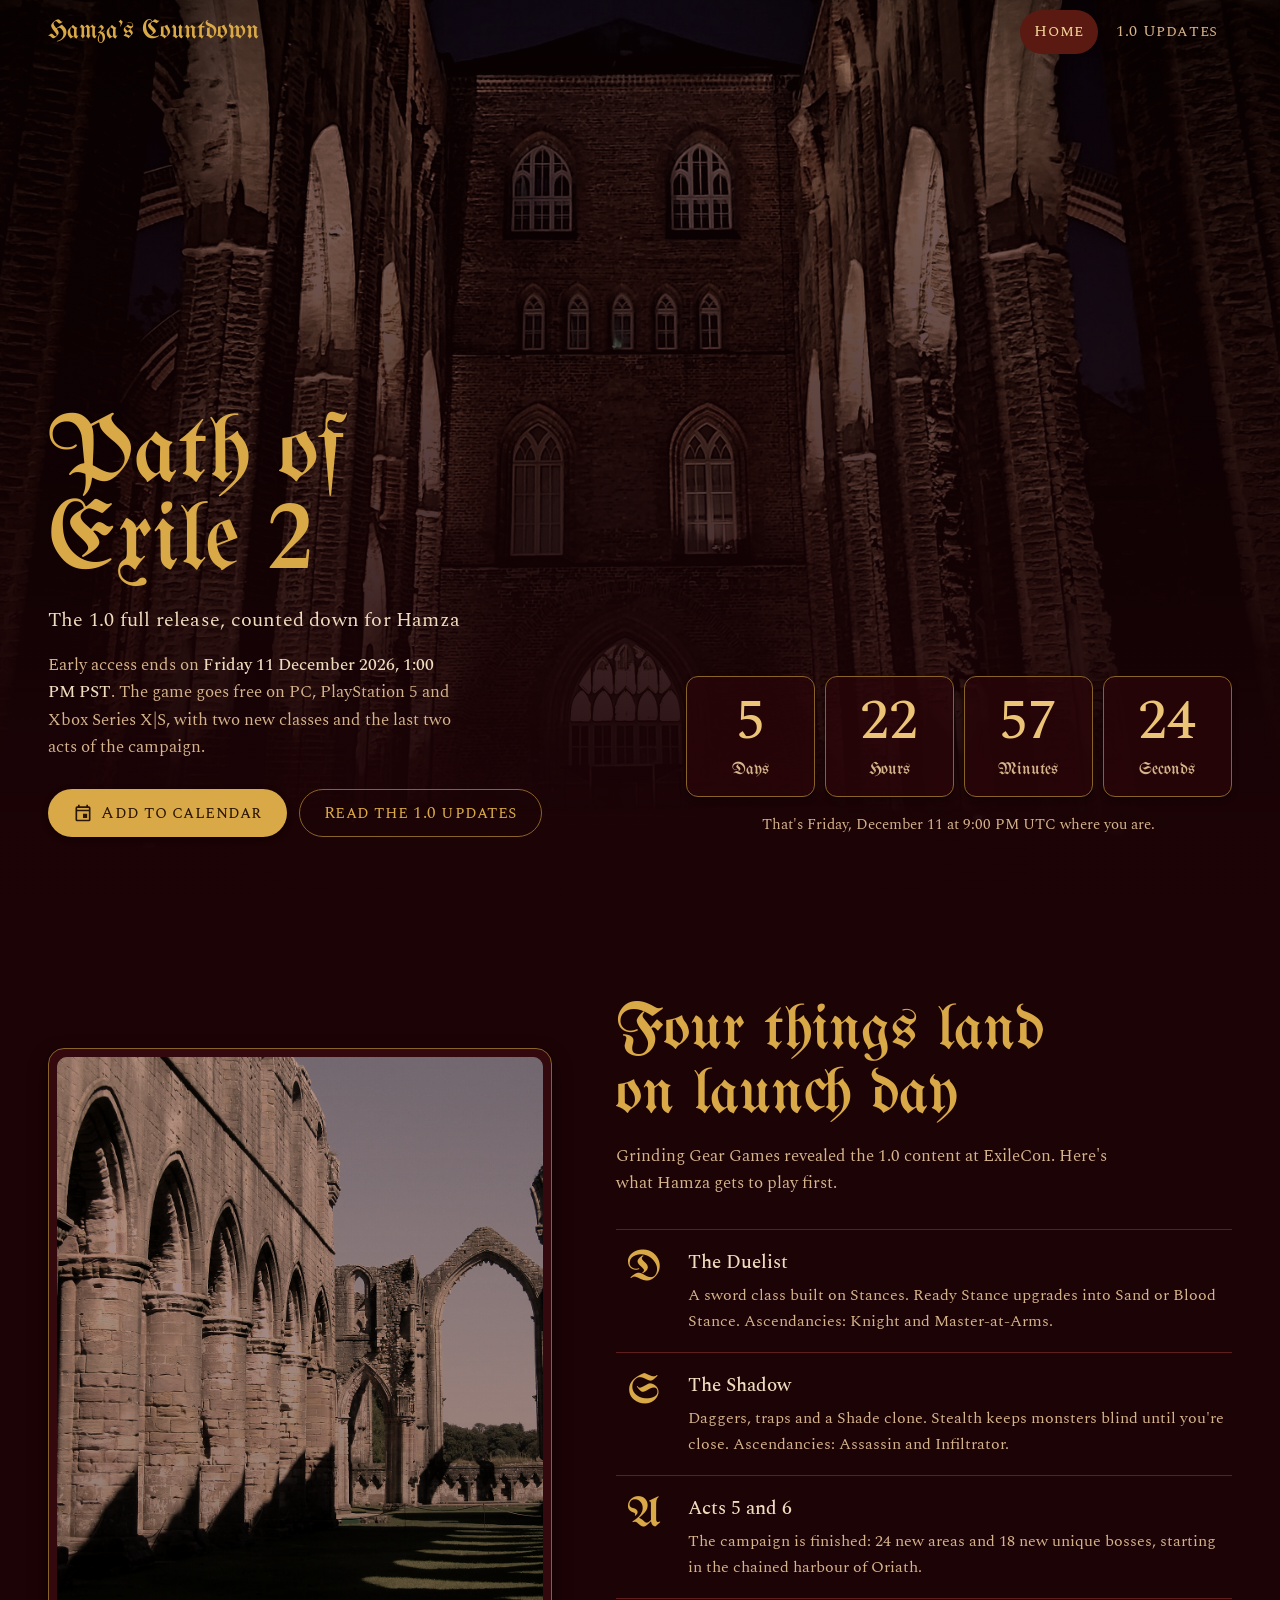
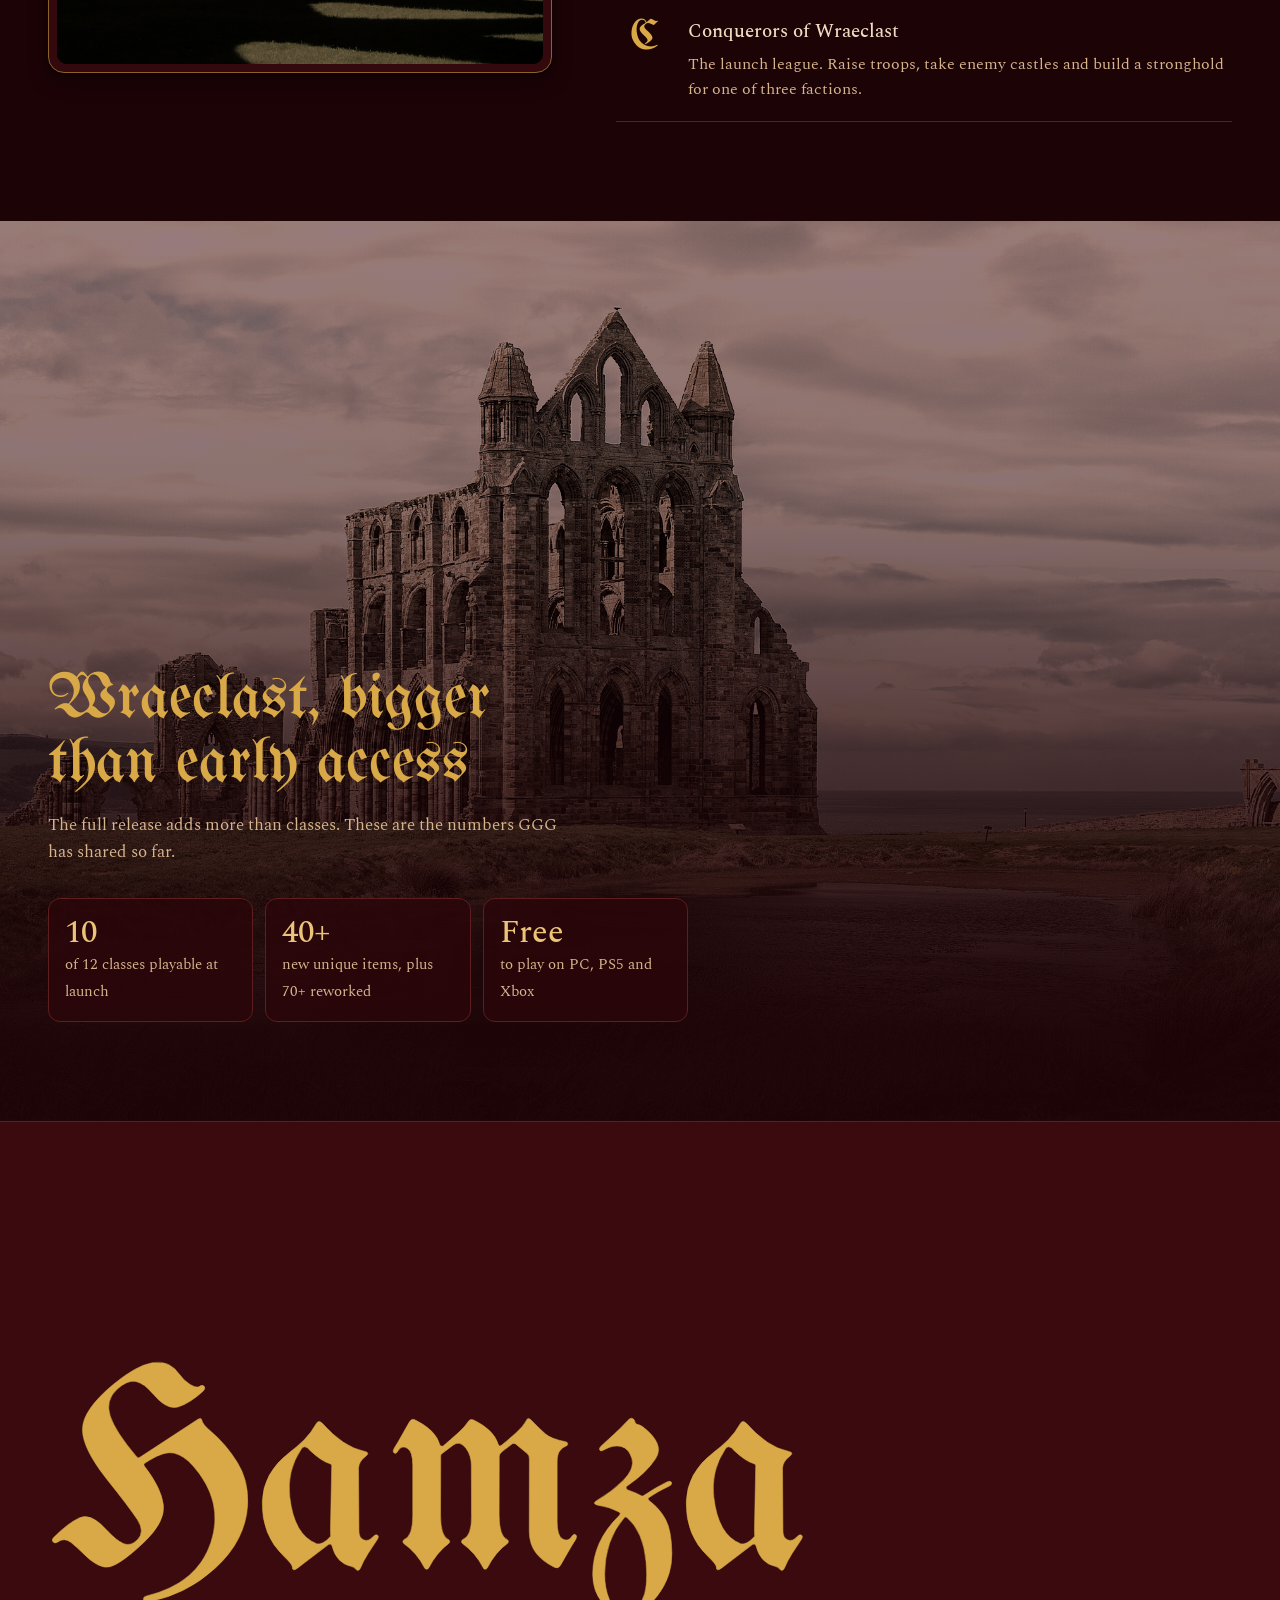
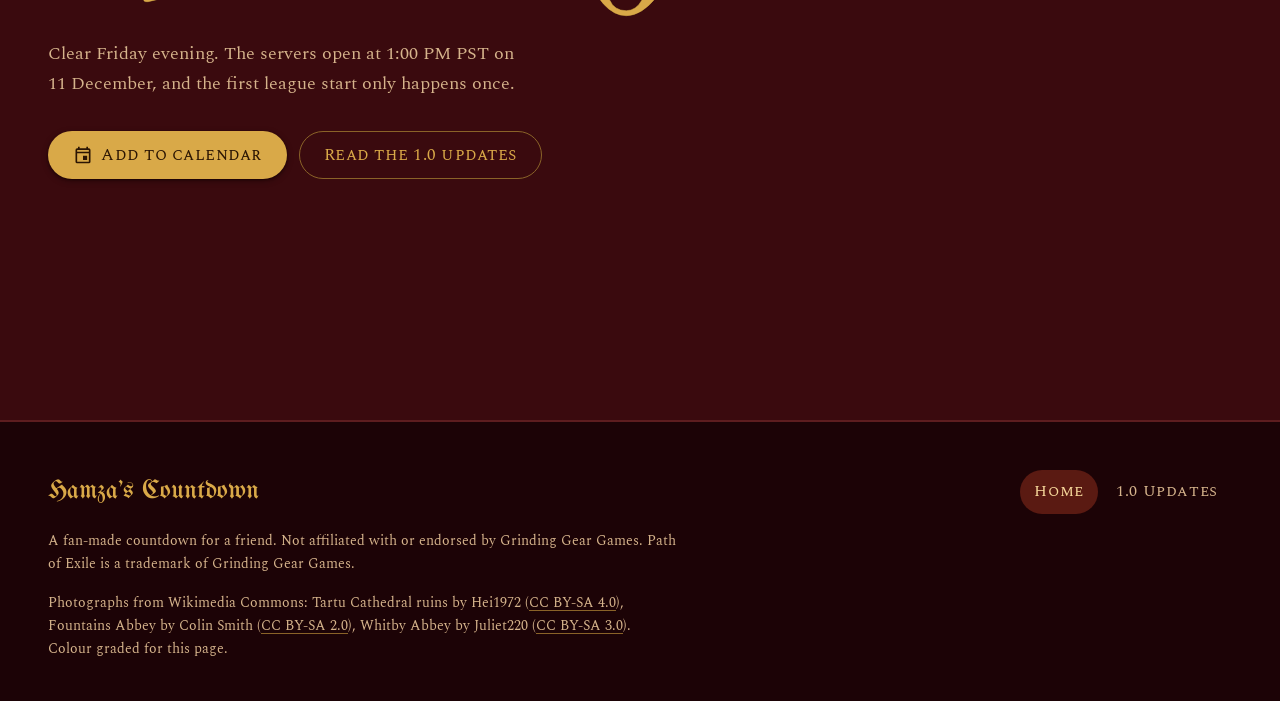
==== index.html @ 8a7d6625 "Add Hamza's Path of Exile 2 countdown site Gothic "Grimoire" fan site counting down to the PoE2 1.0 " ====
<!doctype html>
<html lang="en">
<head>
  <meta charset="utf-8">
  <meta name="viewport" content="width=device-width, initial-scale=1">
  <title>Hamza's PoE2 countdown</title>
  <meta name="description" content="A countdown for Hamza to the Path of Exile 2 1.0 full release on Friday 11 December 2026, 1:00 PM PST.">
  <meta name="theme-color" content="#1c0306">
  <meta property="og:title" content="Hamza's PoE2 countdown">
  <meta property="og:description" content="Path of Exile 2 leaves early access on 11 December 2026. Here's how long Hamza has left to wait.">
  <meta property="og:image" content="assets/img/tartu-ruins-night.jpg">
  <link rel="icon" href="data:image/svg+xml,%3Csvg xmlns='http://www.w3.org/2000/svg' viewBox='0 0 64 64'%3E%3Crect width='64' height='64' rx='14' fill='%233a0a0e'/%3E%3Cpath d='M32 10 38 28 32 54 26 28Z' fill='%23d9a948'/%3E%3C/svg%3E">
  <link rel="preconnect" href="https://fonts.googleapis.com">
  <link rel="preconnect" href="https://fonts.gstatic.com" crossorigin>
  <link href="https://fonts.googleapis.com/css2?family=UnifrakturMaguntia&family=Spectral:ital,wght@0,400;0,500;1,400&family=Spectral+SC:wght@500&display=swap" rel="stylesheet">
  <link rel="stylesheet" href="styles.css">
</head>
<body>
  <a class="skip" href="#main">Skip to content</a>

  <header class="appbar">
    <div class="wrap">
      <a class="brand" href="index.html" aria-label="Hamza's countdown, home">Hamza's<span class="long">&nbsp;Countdown</span></a>
      <nav class="nav" aria-label="Pages">
        <a href="index.html" aria-current="page">Home</a>
        <a href="updates.html"><span class="long">1.0&nbsp;</span>Updates</a>
      </nav>
    </div>
  </header>

  <main id="main">
    <section class="hero" aria-labelledby="hero-title">
      <div class="hero__bg graded">
        <img src="assets/img/tartu-ruins-night.jpg" alt="Floodlit ruins of a brick gothic cathedral at night, its roofless nave open to a dark blue sky" fetchpriority="high">
      </div>
      <div class="wrap hero__grid">
        <div data-enter>
          <h1 id="hero-title">Path of Exile 2<span>The 1.0 full release, counted down for Hamza</span></h1>
          <p class="hero__lead">Early access ends on <strong>Friday 11 December 2026, 1:00 PM PST</strong>. The game goes free on PC, PlayStation 5 and Xbox Series X|S, with two new classes and the last two acts of the campaign.</p>
          <div class="actions">
            <a class="btn btn--filled" href="#" download="poe2-launch.ics" data-ics>
              <svg viewBox="0 0 24 24" aria-hidden="true"><path fill="currentColor" d="M19 4h-1V2h-2v2H8V2H6v2H5a2 2 0 0 0-2 2v14a2 2 0 0 0 2 2h14a2 2 0 0 0 2-2V6a2 2 0 0 0-2-2Zm0 16H5V10h14v10Zm0-12H5V6h14v2Zm-7 5h5v5h-5v-5Z"/></svg>
              Add to calendar
            </a>
            <a class="btn btn--outlined" href="updates.html">Read the 1.0 updates</a>
          </div>
        </div>
        <div data-enter>
          <div class="count" data-countdown role="timer" aria-label="Time left until Path of Exile 2 launches">
            <div class="count__cell"><span class="count__num" data-unit="d">32</span><span class="count__label">Days</span></div>
            <div class="count__cell"><span class="count__num" data-unit="h">00</span><span class="count__label">Hours</span></div>
            <div class="count__cell"><span class="count__num" data-unit="m">00</span><span class="count__label">Minutes</span></div>
            <div class="count__cell"><span class="count__num" data-unit="s">00</span><span class="count__label">Seconds</span></div>
            <p class="count__when" data-local>Friday 11 December, 1:00 PM PST (9:00 PM UTC).</p>
          </div>
        </div>
      </div>
    </section>

    <section class="section" aria-labelledby="launch-title">
      <div class="wrap split">
        <div class="frame">
          <div class="graded">
            <img src="assets/img/fountains-nave.jpg" alt="Long ruined abbey nave with a row of round stone pillars casting shadows across the grass" loading="lazy">
          </div>
        </div>
        <div>
          <h2 id="launch-title">Four things land on launch day</h2>
          <p class="section__intro">Grinding Gear Games revealed the 1.0 content at ExileCon. Here's what Hamza gets to play first.</p>
          <ul class="rows">
            <li><span class="initial" aria-hidden="true">D</span><div><h3>The Duelist</h3><p>A sword class built on Stances. Ready Stance upgrades into Sand or Blood Stance. Ascendancies: Knight and Master-at-Arms.</p></div></li>
            <li><span class="initial" aria-hidden="true">S</span><div><h3>The Shadow</h3><p>Daggers, traps and a Shade clone. Stealth keeps monsters blind until you're close. Ascendancies: Assassin and Infiltrator.</p></div></li>
            <li><span class="initial" aria-hidden="true">A</span><div><h3>Acts 5 and 6</h3><p>The campaign is finished: 24 new areas and 18 new unique bosses, starting in the chained harbour of Oriath.</p></div></li>
            <li><span class="initial" aria-hidden="true">C</span><div><h3>Conquerors of Wraeclast</h3><p>The launch league. Raise troops, take enemy castles and build a stronghold for one of three factions.</p></div></li>
          </ul>
        </div>
      </div>
    </section>

    <section class="band" aria-labelledby="world-title">
      <div class="graded">
        <img src="assets/img/whitby-yorkshire.jpg" alt="Ruined gothic abbey on a clifftop above the sea under a heavy grey sky" loading="lazy">
      </div>
      <div class="wrap">
        <div class="band__body">
          <h2 id="world-title">Wraeclast, bigger than early access</h2>
          <p class="section__intro">The full release adds more than classes. These are the numbers GGG has shared so far.</p>
          <div class="facts">
            <div class="fact"><b>10</b><span>of 12 classes playable at launch</span></div>
            <div class="fact"><b>40+</b><span>new unique items, plus 70+ reworked</span></div>
            <div class="fact"><b>Free</b><span>to play on PC, PS5 and Xbox</span></div>
          </div>
        </div>
      </div>
    </section>

    <section class="moment" aria-labelledby="hamza-title">
      <div class="wrap">
        <h2 id="hamza-title"><span aria-hidden="true">Hamza</span><span class="fill" aria-hidden="true">Hamza</span><span class="sr-only">Hamza, clear Friday evening</span></h2>
        <p>Clear Friday evening. The servers open at 1:00 PM PST on 11 December, and the first league start only happens once.</p>
        <div class="actions">
          <a class="btn btn--filled" href="#" download="poe2-launch.ics" data-ics>
            <svg viewBox="0 0 24 24" aria-hidden="true"><path fill="currentColor" d="M19 4h-1V2h-2v2H8V2H6v2H5a2 2 0 0 0-2 2v14a2 2 0 0 0 2 2h14a2 2 0 0 0 2-2V6a2 2 0 0 0-2-2Zm0 16H5V10h14v10Zm0-12H5V6h14v2Zm-7 5h5v5h-5v-5Z"/></svg>
            Add to calendar
          </a>
          <a class="btn btn--outlined" href="updates.html">Read the 1.0 updates</a>
        </div>
      </div>
    </section>
  </main>

  <footer class="footer">
    <div class="wrap">
      <div class="footer__top">
        <a class="brand" href="index.html">Hamza's Countdown</a>
        <nav class="nav" aria-label="Footer">
          <a href="index.html" aria-current="page">Home</a>
          <a href="updates.html"><span class="long">1.0&nbsp;</span>Updates</a>
        </nav>
      </div>
      <p>A fan-made countdown for a friend. Not affiliated with or endorsed by Grinding Gear Games. Path of Exile is a trademark of Grinding Gear Games.</p>
      <p>Photographs from Wikimedia Commons: Tartu Cathedral ruins by Hei1972 (<a href="https://creativecommons.org/licenses/by-sa/4.0/">CC BY-SA 4.0</a>), Fountains Abbey by Colin Smith (<a href="https://creativecommons.org/licenses/by-sa/2.0/">CC BY-SA 2.0</a>), Whitby Abbey by Juliet220 (<a href="https://creativecommons.org/licenses/by-sa/3.0/">CC BY-SA 3.0</a>). Colour graded for this page.</p>
    </div>
  </footer>

  <script src="main.js"></script>
</body>
</html>
---- styles.css ----
/* Grimoire — Material 3 structure, blood-red rubric and gold leaf */
:root {
  --md-primary: #d9a948;
  --md-on-primary: #2b1503;
  --md-primary-container: #5a1a12;
  --md-on-primary-container: #f6d79a;
  --md-surface: #2a0609;
  --md-surface-dim: #1c0306;
  --md-surface-container-low: #33090d;
  --md-surface-container: #3a0a0e;
  --md-surface-container-high: #471015;
  --md-on-surface: #f1dcc0;
  --md-on-surface-variant: #d6b48c;
  --md-outline: #8a6328;
  --md-outline-variant: #5e1d1f;
  --md-scrim: rgba(18, 2, 4, 0.72);

  --font-display: "UnifrakturMaguntia", "Old English Text MT", serif;
  --font-body: "Spectral", Georgia, serif;
  --font-label: "Spectral SC", "Spectral", Georgia, serif;
  --label-nums: lining-nums tabular-nums;

  --ease-out: cubic-bezier(0.23, 1, 0.32, 1);
  --ease-in-out: cubic-bezier(0.77, 0, 0.175, 1);

  --wrap: min(1200px, calc(100vw - 2 * var(--gutter)));
  --gutter: clamp(16px, 4vw, 48px);
  --radius-s: 8px;
  --radius-m: 12px;
  --radius-l: 16px;
  --elev-1: 0 1px 2px rgba(10, 0, 2, 0.5), 0 2px 6px rgba(10, 0, 2, 0.35);
  --elev-2: 0 2px 4px rgba(10, 0, 2, 0.5), 0 8px 20px rgba(10, 0, 2, 0.45);
  color-scheme: dark;
}

*, *::before, *::after { box-sizing: border-box; }
html { -webkit-text-size-adjust: 100%; scroll-behavior: smooth; }
body {
  margin: 0;
  background: var(--md-surface-dim);
  color: var(--md-on-surface);
  font-family: var(--font-body);
  font-size: 1.0625rem;
  line-height: 1.6;
  -webkit-font-smoothing: antialiased;
  text-rendering: optimizeLegibility;
  overflow-x: hidden;
}
img { display: block; max-width: 100%; }
a { color: inherit; }
::selection { background: var(--md-primary); color: var(--md-on-primary); }
:focus-visible { outline: 2px solid var(--md-primary); outline-offset: 3px; border-radius: 4px; }
html { scrollbar-color: var(--md-outline) var(--md-surface-dim); }
::-webkit-scrollbar { width: 10px; }
::-webkit-scrollbar-track { background: var(--md-surface-dim); }
::-webkit-scrollbar-thumb { background: var(--md-outline-variant); border-radius: 10px; border: 2px solid var(--md-surface-dim); }

.wrap { width: var(--wrap); margin-inline: auto; }
.sr-only { position: absolute; width: 1px; height: 1px; overflow: hidden; clip: rect(0 0 0 0); white-space: nowrap; }
.skip { position: absolute; left: 16px; top: -60px; z-index: 50; background: var(--md-primary); color: var(--md-on-primary); padding: 10px 16px; border-radius: var(--radius-s); text-decoration: none; transition: top 160ms var(--ease-out); }
.skip:focus { top: 16px; }

/* ---------- Top app bar ---------- */
.appbar {
  position: fixed; inset: 0 0 auto 0; z-index: 20;
  transition: background-color 200ms ease, box-shadow 200ms ease;
}
.appbar.is-scrolled { background: rgba(28, 3, 6, 0.92); box-shadow: var(--elev-1); }
.appbar .wrap { display: flex; align-items: center; justify-content: space-between; height: 64px; gap: 16px; }
.brand { display: inline-flex; align-items: center; min-height: 44px; font-family: var(--font-display); font-size: 1.6rem; color: var(--md-primary); text-decoration: none; line-height: 1; white-space: nowrap; }
.nav { display: flex; gap: 4px; }
.nav a {
  position: relative; display: inline-flex; align-items: center; min-height: 44px; padding: 0 14px;
  border-radius: 22px; text-decoration: none; font-family: var(--font-label); font-variant-numeric: var(--label-nums); font-size: 1rem; letter-spacing: 0.04em; white-space: nowrap;
  color: var(--md-on-surface-variant); transition: color 160ms ease, background-color 160ms ease;
}
.nav a:hover { color: var(--md-on-surface); background: rgba(241, 220, 192, 0.08); }
.nav a[aria-current="page"] { color: var(--md-on-primary-container); background: var(--md-primary-container); }

/* ---------- Buttons (M3 filled + outlined) ---------- */
.btn {
  --h: 48px;
  display: inline-flex; align-items: center; justify-content: center; gap: 8px;
  min-height: var(--h); padding: 0 24px; border-radius: calc(var(--h) / 2);
  font-family: var(--font-label); font-variant-numeric: var(--label-nums); font-size: 1.05rem; letter-spacing: 0.03em; text-decoration: none;
  border: 1px solid transparent; cursor: pointer; position: relative; isolation: isolate; overflow: hidden;
  transition: transform 160ms var(--ease-out), box-shadow 200ms ease, background-color 160ms ease;
}
.btn::after { content: ""; position: absolute; inset: 0; z-index: -1; background: currentColor; opacity: 0; transition: opacity 160ms ease; }
.btn:hover::after { opacity: 0.08; }
.btn:active { transform: scale(0.97); }
.btn:active::after { opacity: 0.12; }
.btn--filled { background: var(--md-primary); color: var(--md-on-primary); box-shadow: var(--elev-1); }
.btn--filled:hover { box-shadow: var(--elev-2); }
.btn--outlined { background: transparent; color: var(--md-primary); border-color: var(--md-outline); }
.btn svg { width: 20px; height: 20px; flex: none; }
.actions { display: flex; flex-wrap: wrap; gap: 12px; }

/* ---------- Photo grade (unifies stand-in frames into the rubric palette) ---------- */
.graded { position: relative; overflow: hidden; background: var(--md-surface-dim); }
.graded img { width: 100%; height: 100%; object-fit: cover; filter: grayscale(0.45) sepia(0.3) contrast(1.1) brightness(0.88); transition: transform 600ms var(--ease-out); }
.graded::after { content: ""; position: absolute; inset: 0; background: linear-gradient(180deg, rgba(120, 24, 28, 0.35), rgba(58, 10, 14, 0.5)); mix-blend-mode: multiply; pointer-events: none; }

/* ---------- Hero ---------- */
.hero { position: relative; min-height: 100svh; display: grid; align-items: end; padding: 96px 0 clamp(40px, 7vh, 80px); isolation: isolate; }
.hero__bg { position: absolute; inset: 0; z-index: -1; }
.hero__bg img { object-position: 50% 40%; }
.hero__bg::before { content: ""; position: absolute; inset: 0; z-index: 1; background: linear-gradient(0deg, rgba(28, 3, 6, 0.96) 8%, rgba(28, 3, 6, 0.55) 48%, rgba(28, 3, 6, 0.25) 100%); }
.hero__grid { display: grid; grid-template-columns: minmax(0, 1.05fr) minmax(0, 1fr); gap: clamp(24px, 5vw, 72px); align-items: end; }
.hero h1 { margin: 0; font-family: var(--font-display); font-weight: 400; font-size: clamp(3.4rem, 8.2vw, 6rem); line-height: 0.92; color: var(--md-primary); letter-spacing: 0; text-wrap: balance; }
.hero h1 span { display: block; font-family: var(--font-body); font-size: clamp(1.05rem, 1.6vw, 1.3rem); line-height: 1.4; color: var(--md-on-surface); margin-top: 18px; letter-spacing: 0.01em; }
.hero__lead { margin: 18px 0 28px; max-width: 46ch; color: var(--md-on-surface-variant); }
.hero__lead strong { color: var(--md-on-surface); font-weight: 500; }

.count { display: grid; grid-template-columns: repeat(4, minmax(0, 1fr)); gap: 10px; }
.count__cell {
  background: rgba(42, 6, 9, 0.78); border: 1px solid var(--md-outline); border-radius: var(--radius-m);
  padding: 16px 6px 12px; text-align: center; box-shadow: var(--elev-1);
  backdrop-filter: blur(6px); -webkit-backdrop-filter: blur(6px);
}
.count__num { display: block; font-family: var(--font-body); font-weight: 500; font-size: clamp(2.2rem, 4.4vw, 3.6rem); line-height: 1; color: #ecc477; font-variant-numeric: tabular-nums lining-nums; }
.count__label { display: block; margin-top: 8px; font-family: var(--font-display); font-size: 1.05rem; color: var(--md-on-surface-variant); }
.count__when { grid-column: 1 / -1; margin: 6px 0 0; font-size: 0.95rem; color: var(--md-on-surface-variant); text-align: center; }
.count.is-live .count__cell { border-color: var(--md-primary); }

/* hero entrance, once on load */
[data-enter] > * { animation: enter 700ms var(--ease-out) both; }
[data-enter] > *:nth-child(2) { animation-delay: 90ms; }
[data-enter] > *:nth-child(3) { animation-delay: 180ms; }
[data-enter] > *:nth-child(4) { animation-delay: 270ms; }
@keyframes enter { from { opacity: 0; transform: translateY(10px); filter: blur(4px); } to { opacity: 1; transform: none; filter: none; } }

/* ---------- Sections ---------- */
main > section { position: relative; }
.section { min-height: 100svh; display: grid; align-content: center; padding: clamp(72px, 11vh, 120px) 0; }
.section h2, .band h2 { margin: 0 0 16px; font-family: var(--font-display); font-weight: 400; font-size: clamp(2.4rem, 5vw, 4rem); line-height: 1; color: var(--md-primary); text-wrap: balance; }
.section__intro { margin: 0 0 32px; max-width: 58ch; color: var(--md-on-surface-variant); }

/* features: split with framed photograph */
.split { display: grid; grid-template-columns: minmax(0, 0.9fr) minmax(0, 1.1fr); gap: clamp(28px, 5vw, 72px); align-items: center; }
.frame { border-radius: var(--radius-l); border: 1px solid var(--md-outline); padding: 8px; background: var(--md-surface-container-low); box-shadow: var(--elev-2); }
.frame .graded { border-radius: calc(var(--radius-l) - 6px); aspect-ratio: 4 / 5; }
.rows { list-style: none; margin: 0; padding: 0; border-top: 1px solid var(--md-outline-variant); }
.rows li { display: grid; grid-template-columns: 56px minmax(0, 1fr); gap: 16px; padding: 18px 0; border-bottom: 1px solid var(--md-outline-variant); }
.rows .initial { font-family: var(--font-display); font-size: 2.6rem; line-height: 1; color: var(--md-primary); text-align: center; }
.rows h3 { margin: 0 0 4px; font-size: 1.2rem; font-weight: 500; color: var(--md-on-surface); }
.rows p { margin: 0; color: var(--md-on-surface-variant); font-size: 1rem; }

/* world band */
.band { min-height: 100svh; display: grid; align-items: end; padding: clamp(72px, 11vh, 120px) 0; isolation: isolate; }
.band .graded { position: absolute; inset: 0; z-index: -1; }
.band .graded::before { content: ""; position: absolute; inset: 0; z-index: 1; background: linear-gradient(0deg, rgba(28, 3, 6, 0.95) 10%, rgba(28, 3, 6, 0.2) 70%); }
.band__body { max-width: 640px; }
.facts { display: grid; grid-template-columns: repeat(3, minmax(0, 1fr)); gap: 12px; margin-top: 28px; }
.fact { background: rgba(42, 6, 9, 0.82); border: 1px solid var(--md-outline-variant); border-radius: var(--radius-m); padding: 16px; }
.fact b { display: block; font-family: var(--font-body); font-weight: 500; font-size: 2rem; line-height: 1.1; color: #ecc477; font-variant-numeric: lining-nums; }
.fact span { font-size: 0.95rem; color: var(--md-on-surface-variant); }

/* dealt moment: Hamza's name, set large, filled in as the page reaches it */
.moment { min-height: 100svh; display: grid; align-content: center; padding: clamp(72px, 11vh, 120px) 0; background: var(--md-surface-container); border-block: 1px solid var(--md-outline-variant); overflow: hidden; }
.moment h2 { margin: 0; font-family: var(--font-display); font-weight: 400; font-size: clamp(5rem, 22vw, 19rem); line-height: 0.9; color: transparent; -webkit-text-stroke: 1px var(--md-outline); position: relative; }
.moment h2 .fill { position: absolute; inset: 0; color: var(--md-primary); -webkit-text-stroke: 0; clip-path: inset(0 100% 0 0); transition: clip-path 1400ms var(--ease-in-out); }
.moment.is-in h2 .fill { clip-path: inset(0 0 0 0); }
.moment p { margin: 24px 0 32px; max-width: 52ch; color: var(--md-on-surface-variant); font-size: 1.15rem; }

/* ---------- Footer ---------- */
.footer { background: var(--md-surface-dim); padding: 48px 0 40px; border-top: 1px solid var(--md-outline-variant); font-size: 0.9rem; color: var(--md-on-surface-variant); }
.footer .wrap { display: grid; gap: 16px; }
.footer__top { display: flex; flex-wrap: wrap; justify-content: space-between; align-items: center; gap: 16px; }
.footer p { margin: 0; max-width: 90ch; }
.footer a { text-underline-offset: 3px; text-decoration-color: var(--md-outline); }
.footer a:hover { text-decoration-color: currentColor; }

/* ---------- Updates page ---------- */
.page-head { padding: 136px 0 32px; }
.page-head h1 { margin: 0 0 12px; font-family: var(--font-display); font-weight: 400; font-size: clamp(3rem, 7vw, 5.25rem); line-height: 0.95; color: var(--md-primary); text-wrap: balance; }
.page-head p { margin: 0; max-width: 62ch; color: var(--md-on-surface-variant); }
.chips { display: flex; flex-wrap: wrap; gap: 8px; margin: 28px 0 0; padding: 0; list-style: none; }
.chip {
  display: inline-flex; align-items: center; gap: 6px; min-height: 44px; padding: 0 16px; border-radius: var(--radius-s);
  border: 1px solid var(--md-outline); background: transparent; color: var(--md-on-surface-variant);
  font-family: var(--font-label); font-variant-numeric: var(--label-nums); font-size: 1rem; letter-spacing: 0.03em; cursor: pointer;
  transition: background-color 160ms ease, color 160ms ease, border-color 160ms ease, transform 160ms var(--ease-out);
}
.chip:hover { background: rgba(241, 220, 192, 0.08); color: var(--md-on-surface); }
.chip:active { transform: scale(0.97); }
.chip[aria-pressed="true"] { background: var(--md-primary-container); border-color: var(--md-primary-container); color: var(--md-on-primary-container); }
.chip svg { width: 18px; height: 18px; display: none; }
.chip[aria-pressed="true"] svg { display: block; }
.chip .n { font-family: var(--font-body); font-variant-numeric: tabular-nums; opacity: 0.8; }

.works { display: grid; grid-template-columns: repeat(3, minmax(0, 1fr)); gap: 32px 20px; padding: 32px 0 96px; }
.work { display: flex; flex-direction: column; text-decoration: none; transition: transform 200ms var(--ease-out), opacity 240ms ease; }
.work[hidden] { display: none; }
.work:hover { transform: translateY(-2px); }
.work__plate {
  position: relative; aspect-ratio: 16 / 9; border-radius: var(--radius-m); overflow: hidden; display: grid; place-items: center;
  background: var(--md-surface-container); border: 1px solid var(--md-outline-variant); box-shadow: var(--elev-1);
  transition: box-shadow 200ms ease, border-color 200ms ease;
}
.work:hover .work__plate { box-shadow: var(--elev-2); border-color: var(--md-outline); }
.work__plate::before { content: ""; position: absolute; inset: 8px; border: 1px solid rgba(184, 137, 60, 0.45); border-radius: 6px; pointer-events: none; }
.work__plate .glyph { font-family: var(--font-display); font-size: clamp(4.5rem, 7vw, 6rem); line-height: 1; color: var(--md-primary); transition: transform 400ms var(--ease-out); }
.work__plate .figure { font-family: var(--font-body); font-weight: 500; font-size: clamp(3rem, 5vw, 4.2rem); color: #ecc477; font-variant-numeric: lining-nums; transition: transform 400ms var(--ease-out); }
.work:hover .glyph, .work:hover .figure { transform: scale(1.03); }
.work__plate.graded { place-items: stretch; }
.work__plate.graded img { position: absolute; inset: 0; }
.work:hover .work__plate.graded img { transform: scale(1.03); }
.work__meta { display: flex; justify-content: space-between; gap: 12px; margin: 14px 0 4px; font-family: var(--font-label); font-variant-numeric: var(--label-nums); font-size: 0.92rem; letter-spacing: 0.04em; color: var(--md-on-surface-variant); }
.work h2 { margin: 0 0 6px; font-family: var(--font-body); font-size: 1.3rem; font-weight: 500; line-height: 1.3; color: var(--md-on-surface); }
.work p { margin: 0; font-size: 1rem; color: var(--md-on-surface-variant); }
.work--wide { grid-column: span 2; }
.work--wide .work__plate { aspect-ratio: auto; height: 100%; min-height: 0; }
.work--wide { display: grid; grid-template-rows: minmax(0, 1fr) auto auto auto; }

.sources { padding: 0 0 72px; }
.sources h2 { margin: 0 0 12px; font-family: var(--font-display); font-weight: 400; font-size: 2.2rem; color: var(--md-primary); }
.sources ul { margin: 0; padding-left: 20px; color: var(--md-on-surface-variant); }
.sources li { margin: 4px 0; }
.sources a { text-underline-offset: 3px; text-decoration-color: var(--md-outline); }

/* ---------- Responsive ---------- */
@media (max-width: 960px) {
  .hero__grid, .split { grid-template-columns: minmax(0, 1fr); }
  .hero__grid { gap: 20px; }
  .hero__grid > div:first-child { display: contents; }
  .hero h1 { order: 1; }
  .hero__grid > div:last-child { order: 2; }
  .hero__lead { order: 3; margin: 4px 0 0; }
  .hero .actions { order: 4; }
  .hero { align-items: end; }
  .works { grid-template-columns: repeat(2, minmax(0, 1fr)); }
  .facts { grid-template-columns: repeat(3, minmax(0, 1fr)); }
  .frame .graded { aspect-ratio: 16 / 10; }
}
@media (max-width: 600px) {
  body { font-size: 1rem; }
  .brand { font-size: 1.3rem; }
  .nav { gap: 0; }
  .nav a { padding: 0 10px; font-size: 0.95rem; }
  .nav .long { display: none; }
  .hero { padding-top: 88px; }
  .count { gap: 6px; }
  .count__cell { padding: 12px 2px 10px; }
  .count__label { font-size: 0.9rem; }
  .actions .btn { flex: 1 1 100%; }
  .works { grid-template-columns: minmax(0, 1fr); }
  .work--wide { grid-column: auto; display: flex; }
  .work--wide .work__plate { aspect-ratio: 16 / 9; height: auto; }
  .facts { grid-template-columns: minmax(0, 1fr); }
  .rows li { grid-template-columns: 40px minmax(0, 1fr); gap: 12px; }
  .rows .initial { font-size: 2.1rem; }
  .page-head { padding-top: 112px; }
}

@media (max-width: 360px) {
  .brand .long { display: none; }
}

@media (prefers-reduced-motion: reduce) {
  *, *::before, *::after { animation: none !important; transition: none !important; scroll-behavior: auto !important; }
  .moment h2 .fill { clip-path: none; }
}
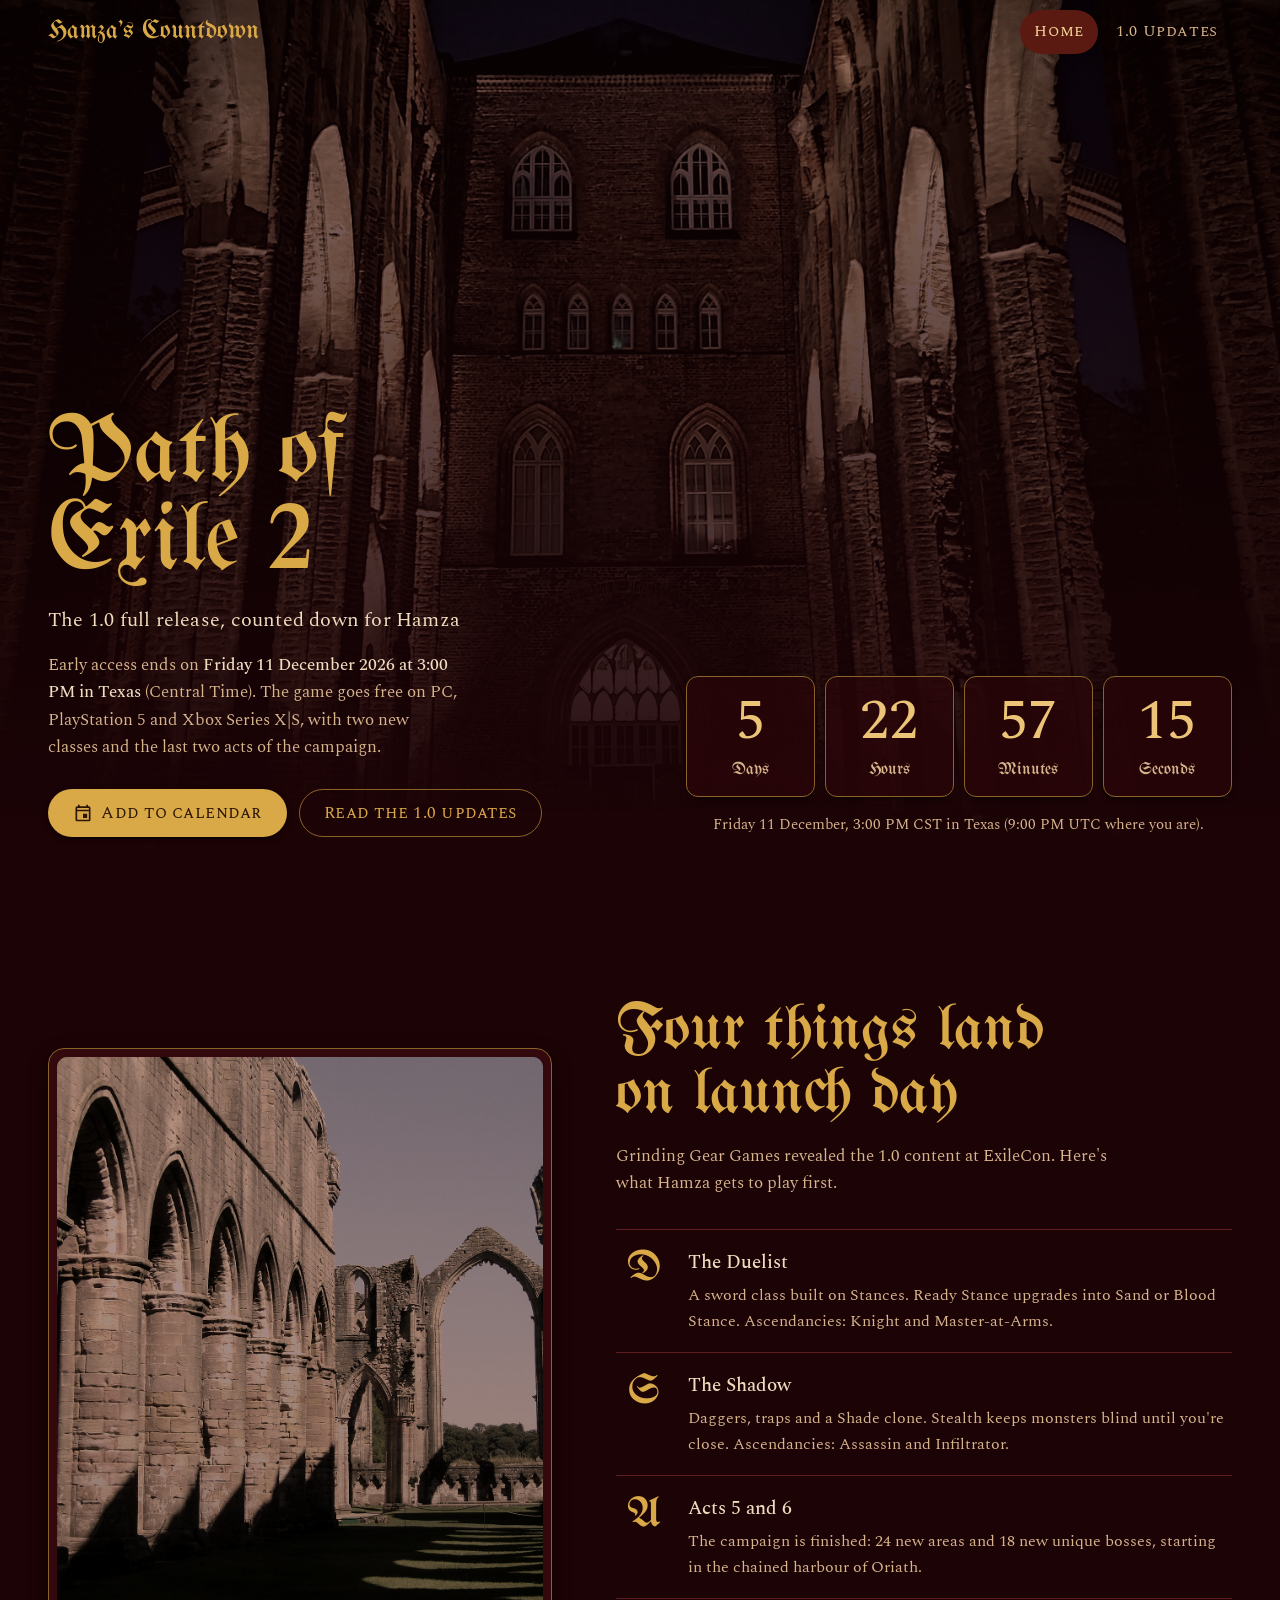
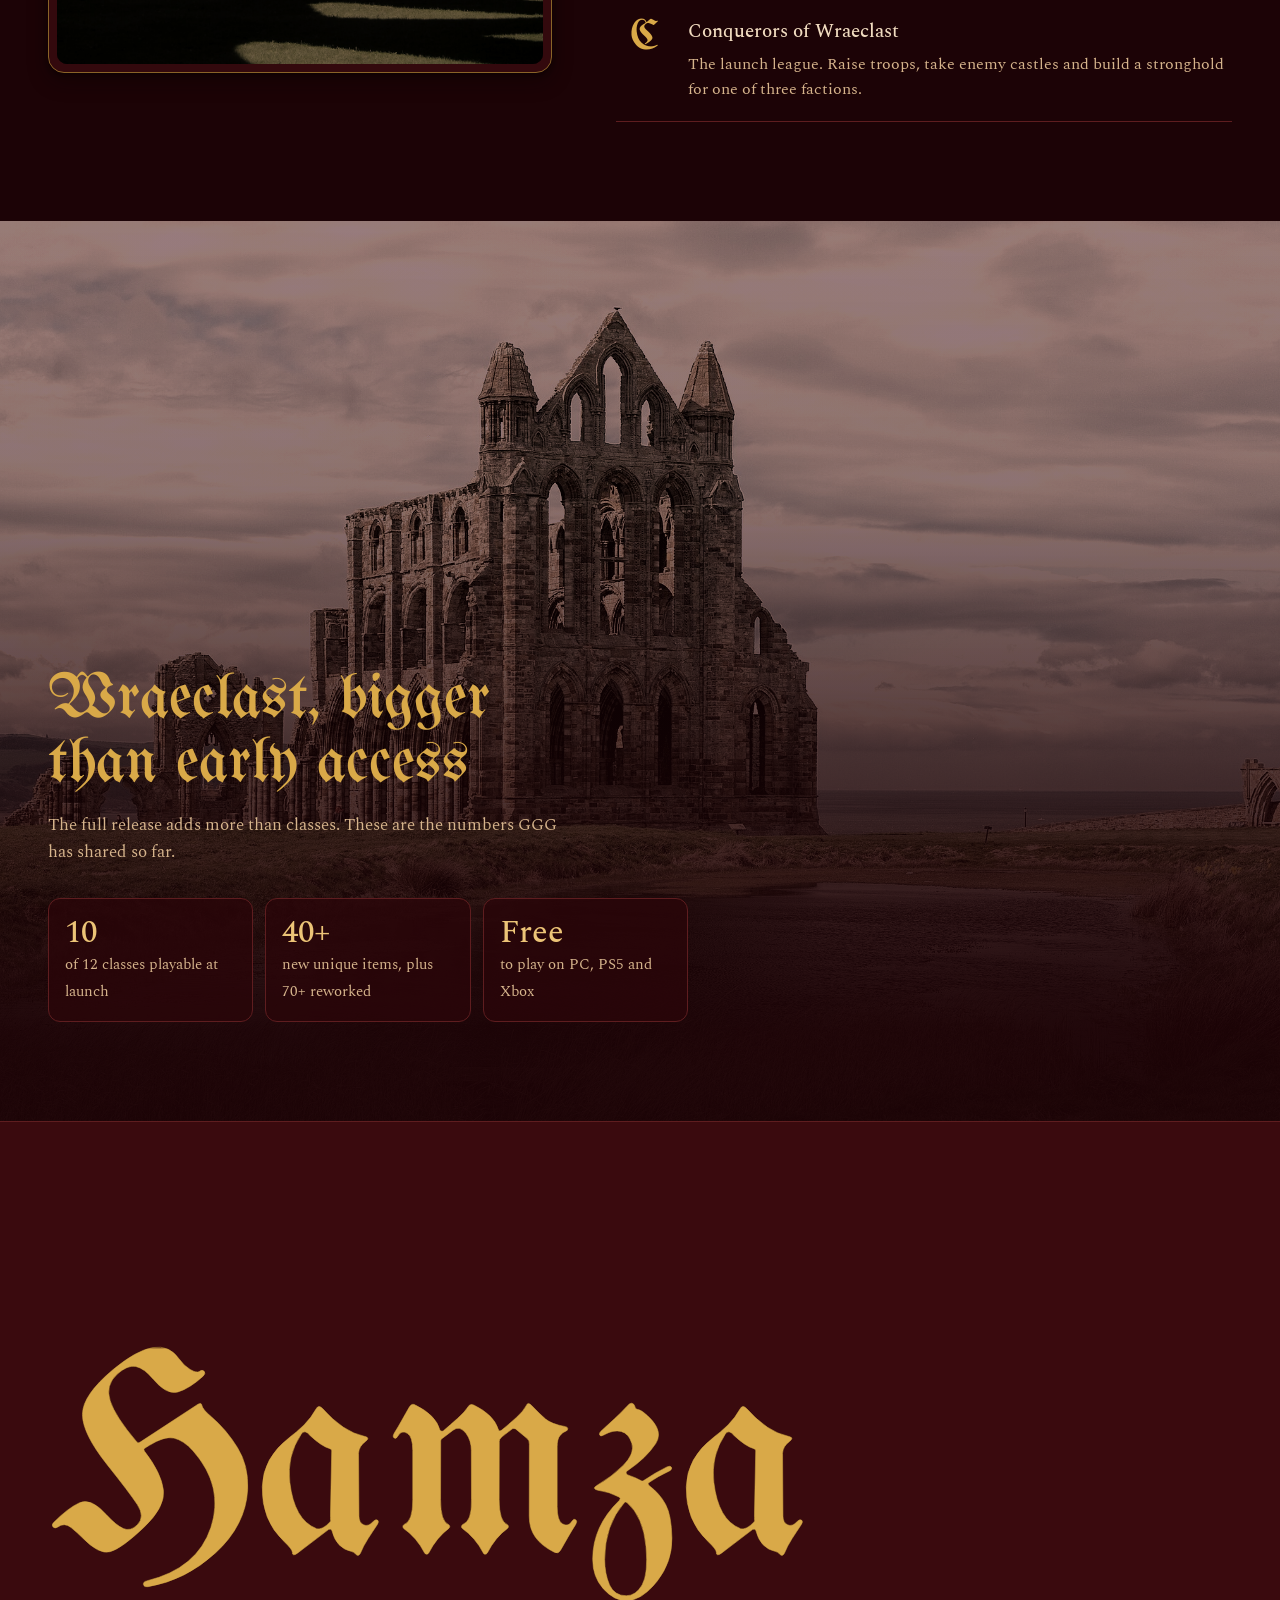
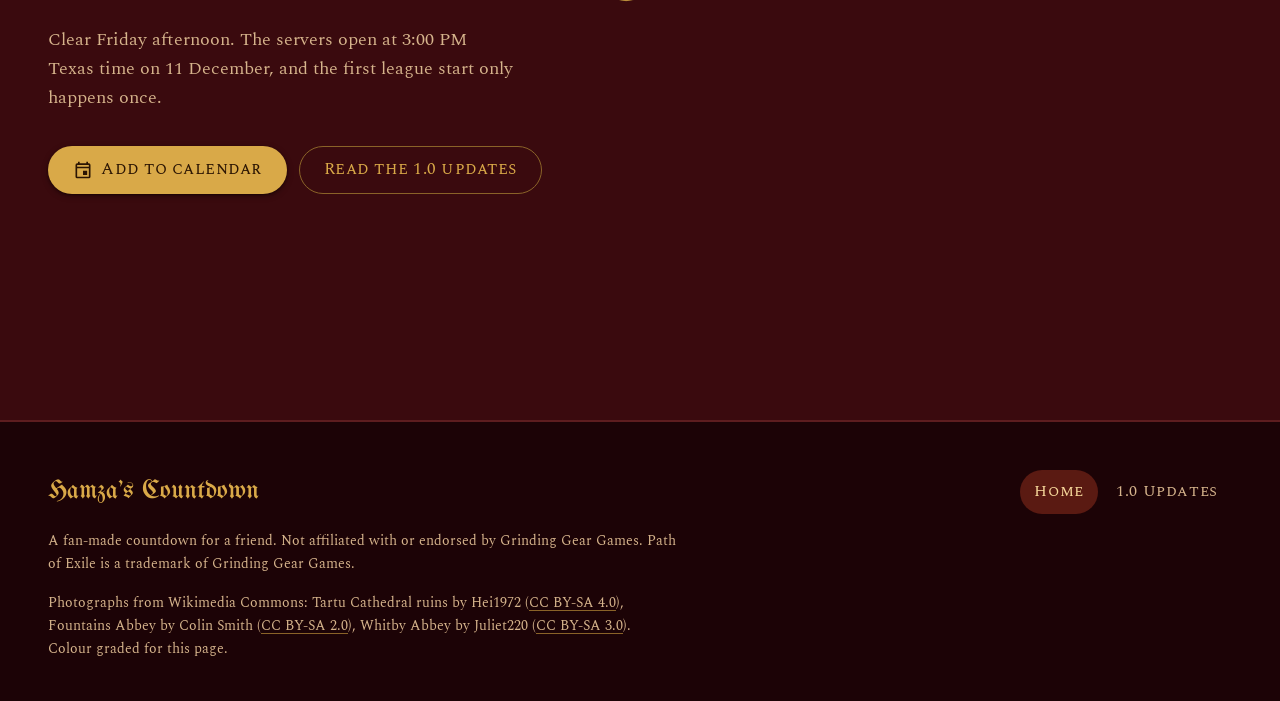
==== commit 3673bb30: "Show launch time in Texas Central Time Hamza is in Texas, so the hero, countdown line, closing copy " ====
--- a/index.html
+++ b/index.html
@@ -4,7 +4,7 @@
   <meta charset="utf-8">
   <meta name="viewport" content="width=device-width, initial-scale=1">
   <title>Hamza's PoE2 countdown</title>
-  <meta name="description" content="A countdown for Hamza to the Path of Exile 2 1.0 full release on Friday 11 December 2026, 1:00 PM PST.">
+  <meta name="description" content="A countdown for Hamza to the Path of Exile 2 1.0 full release on Friday 11 December 2026, 3:00 PM Central Time in Texas.">
   <meta name="theme-color" content="#1c0306">
   <meta property="og:title" content="Hamza's PoE2 countdown">
   <meta property="og:description" content="Path of Exile 2 leaves early access on 11 December 2026. Here's how long Hamza has left to wait.">
@@ -36,7 +36,7 @@
       <div class="wrap hero__grid">
         <div data-enter>
           <h1 id="hero-title">Path of Exile 2<span>The 1.0 full release, counted down for Hamza</span></h1>
-          <p class="hero__lead">Early access ends on <strong>Friday 11 December 2026, 1:00 PM PST</strong>. The game goes free on PC, PlayStation 5 and Xbox Series X|S, with two new classes and the last two acts of the campaign.</p>
+          <p class="hero__lead">Early access ends on <strong>Friday 11 December 2026 at 3:00 PM in Texas</strong> (Central Time). The game goes free on PC, PlayStation 5 and Xbox Series X|S, with two new classes and the last two acts of the campaign.</p>
           <div class="actions">
             <a class="btn btn--filled" href="#" download="poe2-launch.ics" data-ics>
               <svg viewBox="0 0 24 24" aria-hidden="true"><path fill="currentColor" d="M19 4h-1V2h-2v2H8V2H6v2H5a2 2 0 0 0-2 2v14a2 2 0 0 0 2 2h14a2 2 0 0 0 2-2V6a2 2 0 0 0-2-2Zm0 16H5V10h14v10Zm0-12H5V6h14v2Zm-7 5h5v5h-5v-5Z"/></svg>
@@ -51,7 +51,7 @@
             <div class="count__cell"><span class="count__num" data-unit="h">00</span><span class="count__label">Hours</span></div>
             <div class="count__cell"><span class="count__num" data-unit="m">00</span><span class="count__label">Minutes</span></div>
             <div class="count__cell"><span class="count__num" data-unit="s">00</span><span class="count__label">Seconds</span></div>
-            <p class="count__when" data-local>Friday 11 December, 1:00 PM PST (9:00 PM UTC).</p>
+            <p class="count__when" data-local>Friday 11 December, 3:00 PM CST in Texas (1:00 PM PST).</p>
           </div>
         </div>
       </div>
@@ -96,8 +96,8 @@
 
     <section class="moment" aria-labelledby="hamza-title">
       <div class="wrap">
-        <h2 id="hamza-title"><span aria-hidden="true">Hamza</span><span class="fill" aria-hidden="true">Hamza</span><span class="sr-only">Hamza, clear Friday evening</span></h2>
-        <p>Clear Friday evening. The servers open at 1:00 PM PST on 11 December, and the first league start only happens once.</p>
+        <h2 id="hamza-title"><span aria-hidden="true">Hamza</span><span class="fill" aria-hidden="true">Hamza</span><span class="sr-only">Hamza, clear Friday afternoon</span></h2>
+        <p>Clear Friday afternoon. The servers open at 3:00 PM Texas time on 11 December, and the first league start only happens once.</p>
         <div class="actions">
           <a class="btn btn--filled" href="#" download="poe2-launch.ics" data-ics>
             <svg viewBox="0 0 24 24" aria-hidden="true"><path fill="currentColor" d="M19 4h-1V2h-2v2H8V2H6v2H5a2 2 0 0 0-2 2v14a2 2 0 0 0 2 2h14a2 2 0 0 0 2-2V6a2 2 0 0 0-2-2Zm0 16H5V10h14v10Zm0-12H5V6h14v2Zm-7 5h5v5h-5v-5Z"/></svg>
